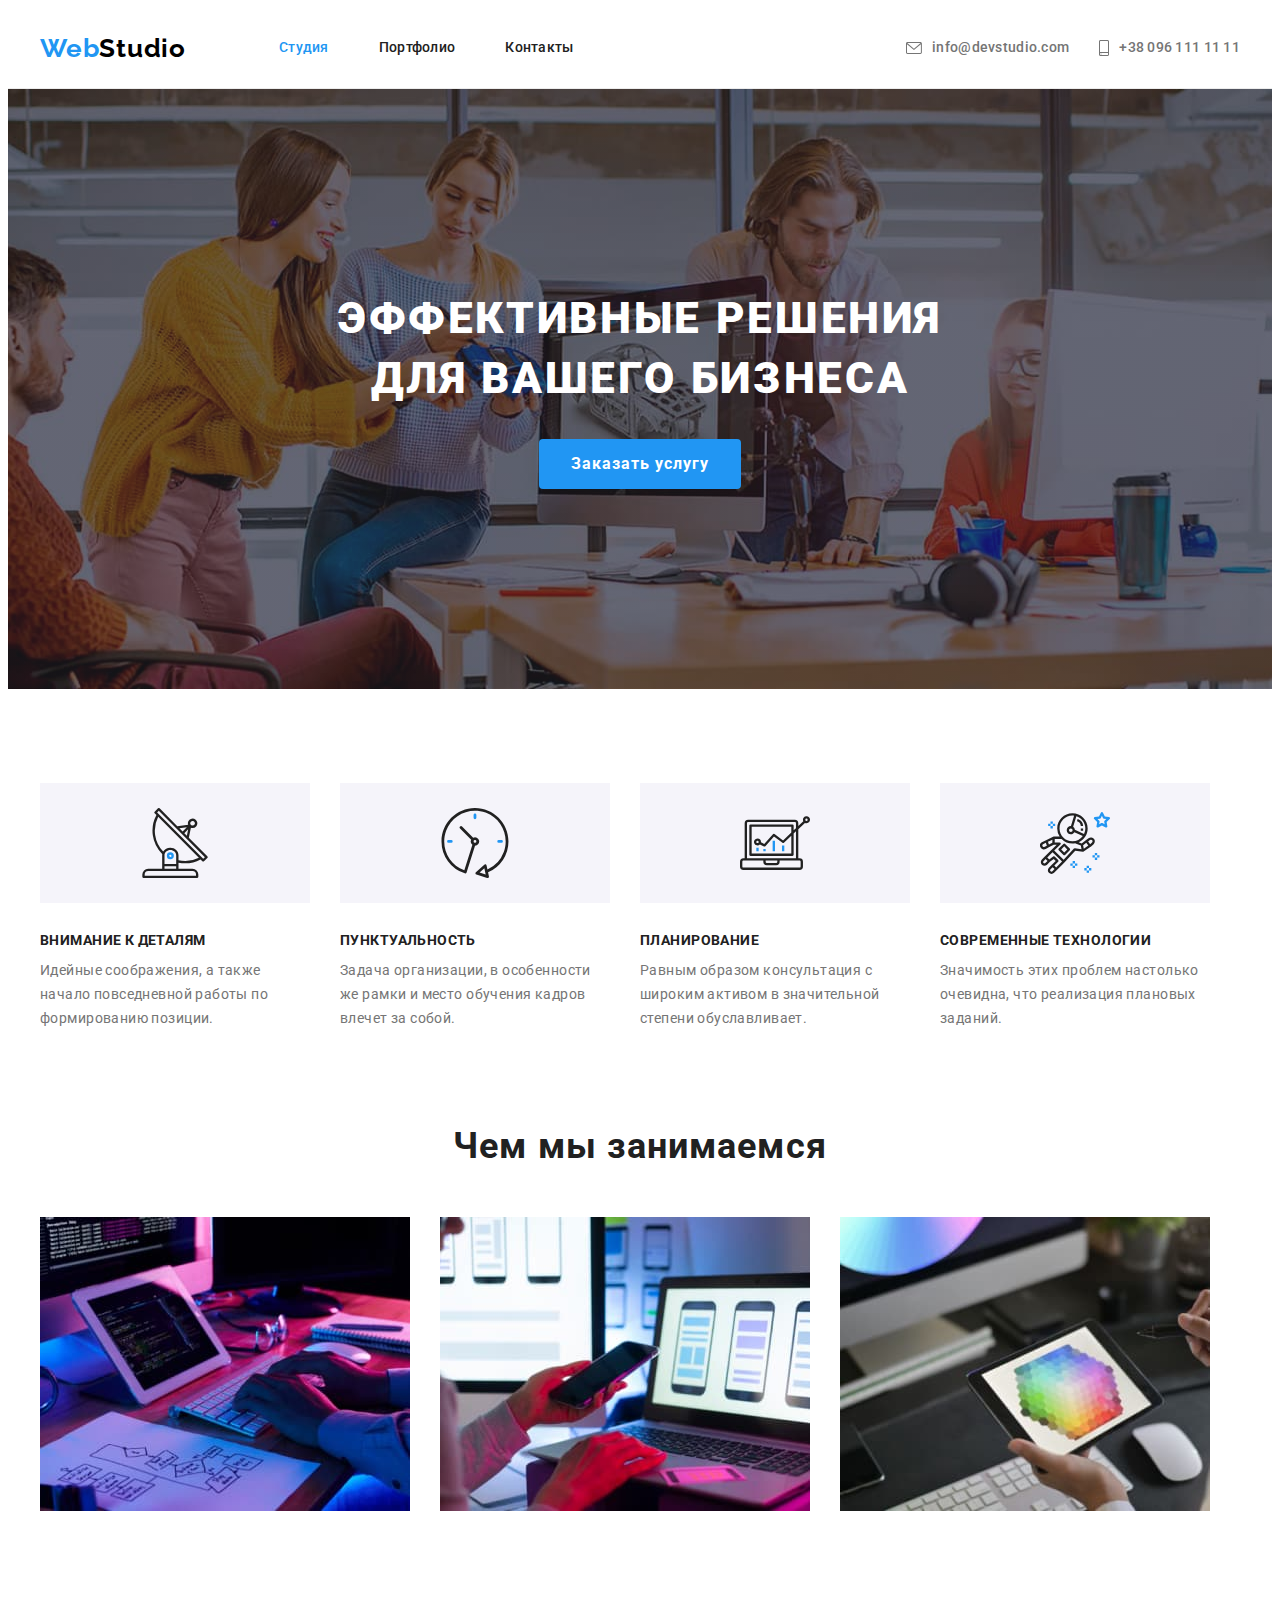
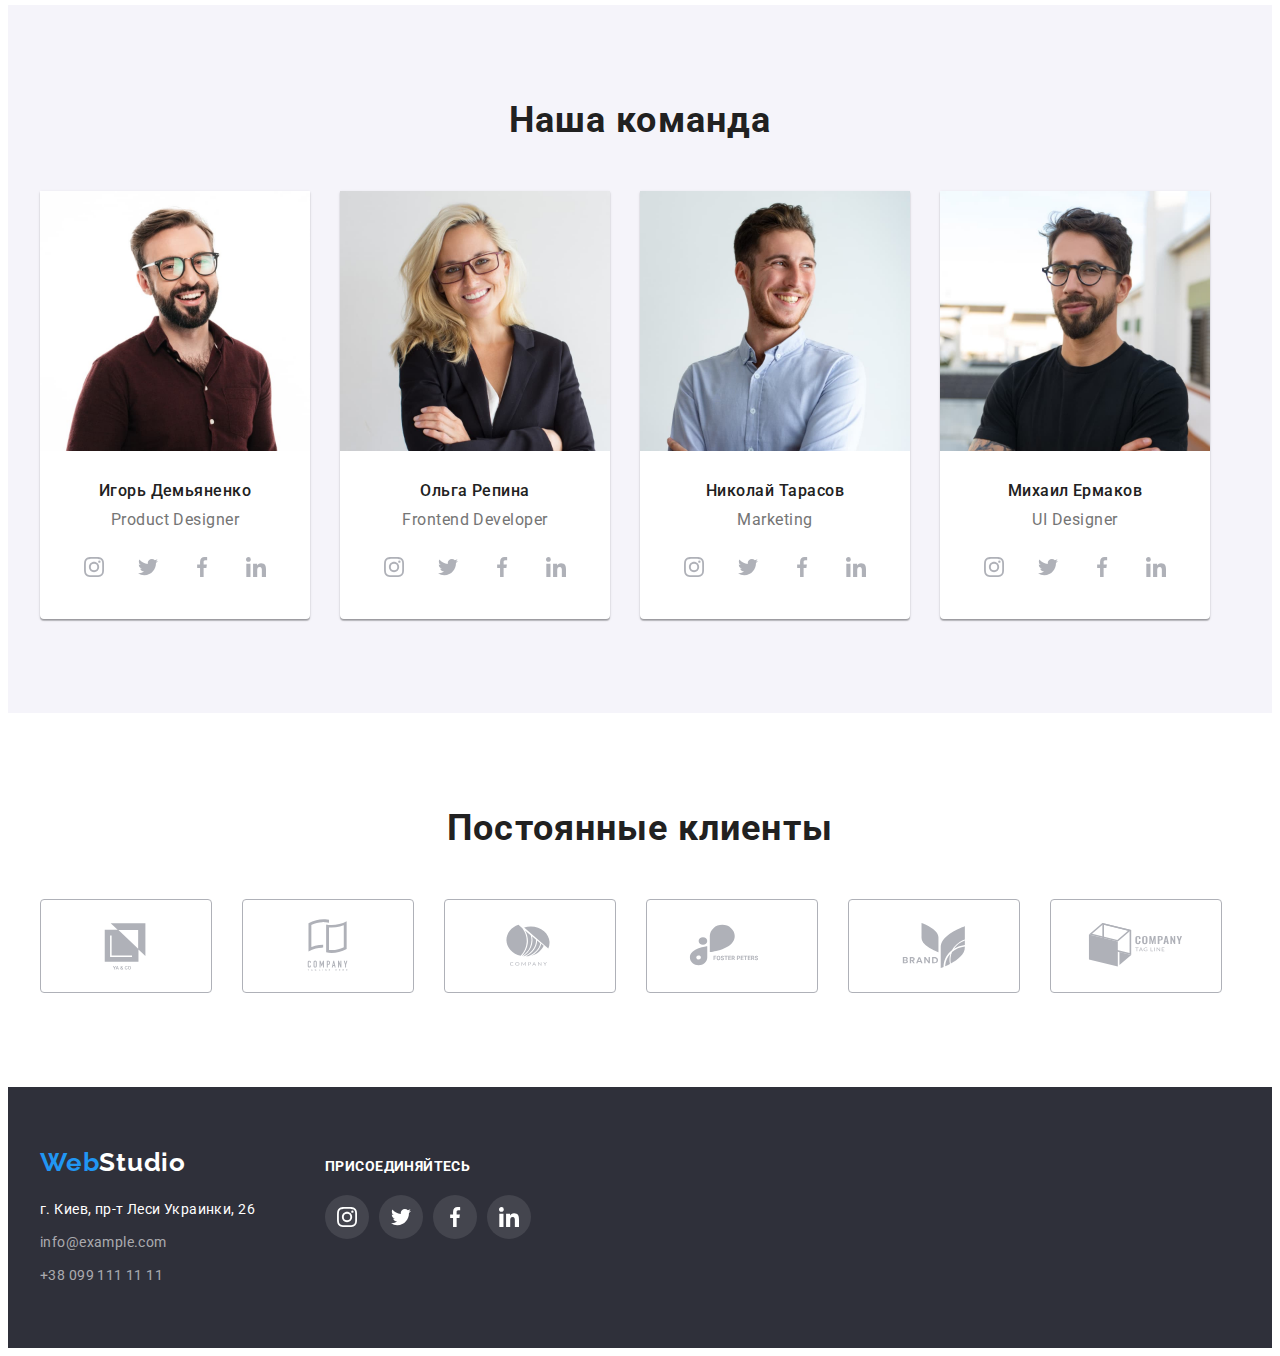
==== index.html @ e89db5a6 "Initial commit" ====
<!DOCTYPE html>
<html lang="ru">
  <head>
    <meta charset="UTF-8" />
    <meta http-equiv="X-UA-Compatible" content="IE=edge" />
    <meta name="viewport" content="width=device-width, initial-scale=1.0" />
    <title lang="en">Web Studio</title>
    <link rel="preconnect" href="https://fonts.googleapis.com" />
    <link rel="preconnect" href="https://fonts.gstatic.com" crossorigin />
    <link
      href="https://fonts.googleapis.com/css2?family=Raleway:wght@700&family=Roboto:wght@400;500;700;900&display=swap"
      rel="stylesheet"
    />
    <link
      rel="stylesheet"
      href="https://cdnjs.cloudflare.com/ajax/libs/modern-normalize/1.1.0/modern-normalize.min.css"
      integrity="sha512-wpPYUAdjBVSE4KJnH1VR1HeZfpl1ub8YT/NKx4PuQ5NmX2tKuGu6U/JRp5y+Y8XG2tV+wKQpNHVUX03MfMFn9Q=="
      crossorigin="anonymous"
      referrerpolicy="no-referrer"
    />
    <link rel="stylesheet" href="./css/styles.css" />
  </head>
  <body>
    <!-- Header -->
    <header class="header">
      <div class="container header-container">
        <a class="header-logo link" href="./index.html" lang="en"
          >Web<span class="logo-dark">Studio</span></a
        >
        <nav class="header-nav">
          <ul class="nav-list list">
            <li class="nav-item">
              <a class="nav-link link current-page" href="./index.html">Студия</a>
            </li>
            <li class="nav-item"><a class="nav-link link" href="./portfolio.html">Портфолио</a></li>
            <li class="nav-item"><a class="nav-link link" href="">Контакты</a></li>
          </ul>
        </nav>

        <ul class="contact-list list">
          <li class="contact-item">
            <a class="contact-link link" href="mailto:info@devstudio.com">
              <svg class="contact-icon" width="16" height="12">
                <use href="./images/icons.svg#e-mail"></use>
              </svg>
              info@devstudio.com</a
            >
          </li>
          <li class="contact-item">
            <a class="contact-link link" href="tel:+380961111111">
              <svg class="contact-icon" width="10" height="16">
                <use href="./images/icons.svg#phone"></use>
              </svg>
              +38 096 111 11 11</a
            >
          </li>
        </ul>
      </div>
    </header>

    <main>
      <!-- Hero section -->
      <section class="hero-section">
        <div class="container">
          <h1 class="main-title">Эффективные решения для вашего бизнеса</h1>
          <button class="main-btn btn" type="button">Заказать услугу</button>
        </div>
      </section>

      <!-- Features section -->
      <section class="features-section section">
        <div class="container">
          <h2 class="visually-hidden">Преимущества</h2>
          <ul class="features-list list">
            <li class="features-item">
              <div class="features-wrapper">
                <svg class="features-icon" width="70" height="70">
                  <use href="./images/icons.svg#antenna"></use>
                </svg>
              </div>
              <h3 class="features-title">Внимание к деталям</h3>
              <p class="features-desc">
                Идейные соображения, а также начало повседневной работы по формированию позиции.
              </p>
            </li>
            <li class="features-item">
              <div class="features-wrapper">
                <svg class="features-icon" width="70" height="70">
                  <use href="./images/icons.svg#clock"></use>
                </svg>
              </div>
              <h3 class="features-title">Пунктуальность</h3>
              <p class="features-desc">
                Задача организации, в особенности же рамки и место обучения кадров влечет за собой.
              </p>
            </li>
            <li class="features-item">
              <div class="features-wrapper">
                <svg class="features-icon" width="70" height="70">
                  <use href="./images/icons.svg#diagram"></use>
                </svg>
              </div>
              <h3 class="features-title">Планирование</h3>
              <p class="features-desc">
                Равным образом консультация с широким активом в значительной степени обуславливает.
              </p>
            </li>
            <li class="features-item">
              <div class="features-wrapper">
                <svg class="features-icon" width="70" height="70">
                  <use href="./images/icons.svg#astronaut"></use>
                </svg>
              </div>
              <h3 class="features-title">Современные технологии</h3>
              <p class="features-desc">
                Значимость этих проблем настолько очевидна, что реализация плановых заданий.
              </p>
            </li>
          </ul>
        </div>
      </section>

      <!-- Work section -->
      <section class="work-section section">
        <div class="container">
          <h2 class="section-title work-title">Чем мы занимаемся</h2>
          <ul class="work-list list grid-set">
            <li class="work-item grid-item">
              <img
                class="work-img"
                src="./images/devices/comp.jpg"
                alt="Сотрудник работает с компьютером"
                width="370"
                height="294"
              />
            </li>
            <li class="work-item grid-item">
              <img
                class="work-img"
                src="./images/devices/phone.jpg"
                alt="Сотрудник работает с телефоном"
                width="370"
                height="294"
              />
            </li>
            <li class="work-item grid-item">
              <img
                class="work-img"
                src="./images/devices/tablet.jpg"
                alt="Сотрудник работает с планшетом"
                width="370"
                height="294"
              />
            </li>
          </ul>
        </div>
      </section>

      <!-- Team section -->
      <section class="team-section section">
        <div class="container">
          <h2 class="section-title">Наша команда</h2>
          <ul class="team-list list grid-set">
            <li class="team-item grid-item">
              <img
                class="team-img"
                src="./images/team/igor.jpg"
                alt="Дизайнер продукта Игорь Демьяненко"
                width="270"
                height="260"
              />
              <div class="team-wrapper">
                <h3 class="team-title">Игорь Демьяненко</h3>
                <p class="team-desc" lang="en">Product Designer</p>
              </div>
              <ul class="socials-list list">
                <li class="socials-item">
                  <a
                    class="socials-link link"
                    href="https://www.instagram.com/"
                    target="_blank"
                    rel="noopener noreferrer"
                    aria-lable="Иконка Инстаграм"
                  >
                    <svg class="socials-icon" width="20" height="20">
                      <use href="./images/icons.svg#instagram"></use>
                    </svg>
                  </a>
                </li>
                <li class="socials-item">
                  <a
                    class="socials-link link"
                    href="https://twitter.com/"
                    target="_blank"
                    rel="noopener noreferrer"
                    aria-lable="Иконка Твиттер"
                  >
                    <svg class="socials-icon" width="20" height="20">
                      <use href="./images/icons.svg#twitter"></use>
                    </svg>
                  </a>
                </li>
                <li class="socials-item">
                  <a
                    class="socials-link link"
                    href="https://www.facebook.com/"
                    target="_blank"
                    rel="noopener noreferrer"
                    aria-lable="Иконка Фейсбук"
                  >
                    <svg class="socials-icon" width="20" height="20">
                      <use href="./images/icons.svg#facebook"></use>
                    </svg>
                  </a>
                </li>
                <li class="socials-item">
                  <a
                    class="socials-link link"
                    href="https://www.linkedin.com/"
                    target="_blank"
                    rel="noopener noreferrer"
                    aria-lable="Иконка Линкедин"
                  >
                    <svg class="socials-icon" width="20" height="20">
                      <use href="./images/icons.svg#linkedin"></use>
                    </svg>
                  </a>
                </li>
              </ul>
            </li>
            <li class="team-item grid-item">
              <img
                class="team-img"
                src="./images/team/olga.jpg"
                alt="Фронтенд-разработчик Ольга Репина"
                width="270"
                height="260"
              />
              <div class="team-wrapper">
                <h3 class="team-title">Ольга Репина</h3>
                <p class="team-desc" lang="en">Frontend Developer</p>
              </div>
              <ul class="socials-list list">
                <li class="socials-item">
                  <a
                    class="socials-link link"
                    href="https://www.instagram.com/"
                    target="_blank"
                    rel="noopener noreferrer"
                    aria-lable="Иконка Инстаграм"
                  >
                    <svg class="socials-icon" width="20" height="20">
                      <use href="./images/icons.svg#instagram"></use>
                    </svg>
                  </a>
                </li>
                <li class="socials-item">
                  <a
                    class="socials-link link"
                    href="https://twitter.com/"
                    target="_blank"
                    rel="noopener noreferrer"
                    aria-lable="Иконка Твиттер"
                  >
                    <svg class="socials-icon" width="20" height="20">
                      <use href="./images/icons.svg#twitter"></use>
                    </svg>
                  </a>
                </li>
                <li class="socials-item">
                  <a
                    class="socials-link link"
                    href="https://www.facebook.com/"
                    target="_blank"
                    rel="noopener noreferrer"
                    aria-lable="Иконка Фейсбук"
                  >
                    <svg class="socials-icon" width="20" height="20">
                      <use href="./images/icons.svg#facebook"></use>
                    </svg>
                  </a>
                </li>
                <li class="socials-item">
                  <a
                    class="socials-link link"
                    href="https://www.linkedin.com/"
                    target="_blank"
                    rel="noopener noreferrer"
                    aria-lable="Иконка Линкедин"
                  >
                    <svg class="socials-icon" width="20" height="20">
                      <use href="./images/icons.svg#linkedin"></use>
                    </svg>
                  </a>
                </li>
              </ul>
            </li>
            <li class="team-item grid-item">
              <img
                class="team-img"
                src="./images/team/nikolay.jpg"
                alt="Маркетолог Николай Тарасов"
                width="270"
                height="260"
              />
              <div class="team-wrapper">
                <h3 class="team-title">Николай Тарасов</h3>
                <p class="team-desc" lang="en">Marketing</p>
              </div>
              <ul class="socials-list list">
                <li class="socials-item">
                  <a
                    class="socials-link link"
                    href="https://www.instagram.com/"
                    target="_blank"
                    rel="noopener noreferrer"
                    aria-lable="Иконка Инстаграм"
                  >
                    <svg class="socials-icon" width="20" height="20">
                      <use href="./images/icons.svg#instagram"></use>
                    </svg>
                  </a>
                </li>
                <li class="socials-item">
                  <a
                    class="socials-link link"
                    href="https://twitter.com/"
                    target="_blank"
                    rel="noopener noreferrer"
                    aria-lable="Иконка Твиттер"
                  >
                    <svg class="socials-icon" width="20" height="20">
                      <use href="./images/icons.svg#twitter"></use>
                    </svg>
                  </a>
                </li>
                <li class="socials-item">
                  <a
                    class="socials-link link"
                    href="https://www.facebook.com/"
                    target="_blank"
                    rel="noopener noreferrer"
                    aria-lable="Иконка Фейсбук"
                  >
                    <svg class="socials-icon" width="20" height="20">
                      <use href="./images/icons.svg#facebook"></use>
                    </svg>
                  </a>
                </li>
                <li class="socials-item">
                  <a
                    class="socials-link link"
                    href="https://www.linkedin.com/"
                    target="_blank"
                    rel="noopener noreferrer"
                    aria-lable="Иконка Линкедин"
                  >
                    <svg class="socials-icon" width="20" height="20">
                      <use href="./images/icons.svg#linkedin"></use>
                    </svg>
                  </a>
                </li>
              </ul>
            </li>
            <li class="team-item grid-item">
              <img
                class="team-img"
                src="./images/team/michael.jpg"
                alt="Дизайнер интерфейса Михаил Ермаков"
                width="270"
                height="260"
              />
              <div class="team-wrapper">
                <h3 class="team-title">Михаил Ермаков</h3>
                <p class="team-desc" lang="en">UI Designer</p>
              </div>
              <ul class="socials-list list">
                <li class="socials-item">
                  <a
                    class="socials-link link"
                    href="https://www.instagram.com/"
                    target="_blank"
                    rel="noopener noreferrer"
                    aria-lable="Иконка Инстаграм"
                  >
                    <svg class="socials-icon" width="20" height="20">
                      <use href="./images/icons.svg#instagram"></use>
                    </svg>
                  </a>
                </li>
                <li class="socials-item">
                  <a
                    class="socials-link link"
                    href="https://twitter.com/"
                    target="_blank"
                    rel="noopener noreferrer"
                    aria-lable="Иконка Твиттер"
                  >
                    <svg class="socials-icon" width="20" height="20">
                      <use href="./images/icons.svg#twitter"></use>
                    </svg>
                  </a>
                </li>
                <li class="socials-item">
                  <a
                    class="socials-link link"
                    href="https://www.facebook.com/"
                    target="_blank"
                    rel="noopener noreferrer"
                    aria-lable="Иконка Фейсбук"
                  >
                    <svg class="socials-icon" width="20" height="20">
                      <use href="./images/icons.svg#facebook"></use>
                    </svg>
                  </a>
                </li>
                <li class="socials-item">
                  <a
                    class="socials-link link"
                    href="https://www.linkedin.com/"
                    target="_blank"
                    rel="noopener noreferrer"
                    aria-lable="Иконка Линкедин"
                  >
                    <svg class="socials-icon" width="20" height="20">
                      <use href="./images/icons.svg#linkedin"></use>
                    </svg>
                  </a>
                </li>
              </ul>
            </li>
          </ul>
        </div>
      </section>

      <!-- Clients section -->
      <section class="clients-section section">
        <div class="container">
          <h2 class="section-title">Постоянные клиенты</h2>
          <ul class="clients-list list">
            <li class="clients-item">
              <a
                href=""
                class="clients-link"
                target="_blank"
                rel="noopener noreferrer"
                aria-label="Логотип компании 1"
              >
                <svg class="clients-icon" width="106" height="60">
                  <use href="./images/icons.svg#logo-1"></use>
                </svg>
              </a>
            </li>
            <li class="clients-item">
              <a
                href=""
                class="clients-link"
                target="_blank"
                rel="noopener noreferrer"
                aria-label="Логотип компании 2"
              >
                <svg class="clients-icon" width="106" height="60">
                  <use href="./images/icons.svg#logo-2"></use>
                </svg>
              </a>
            </li>
            <li class="clients-item">
              <a
                href=""
                class="clients-link"
                target="_blank"
                rel="noopener noreferrer"
                aria-label="Логотип компании 3"
              >
                <svg class="clients-icon" width="106" height="60">
                  <use href="./images/icons.svg#logo-3"></use>
                </svg>
              </a>
            </li>
            <li class="clients-item">
              <a
                href=""
                class="clients-link"
                target="_blank"
                rel="noopener noreferrer"
                aria-label="Логотип компании 4"
              >
                <svg class="clients-icon" width="106" height="60">
                  <use href="./images/icons.svg#logo-4"></use>
                </svg>
              </a>
            </li>
            <li class="clients-item">
              <a
                href=""
                class="clients-link"
                target="_blank"
                rel="noopener noreferrer"
                aria-label="Логотип компании 5"
              >
                <svg class="clients-icon" width="106" height="60">
                  <use href="./images/icons.svg#logo-5"></use>
                </svg>
              </a>
            </li>
            <li class="clients-item">
              <a
                href=""
                class="clients-link"
                target="_blank"
                rel="noopener noreferrer"
                aria-label="Логотип компании 6"
              >
                <svg class="clients-icon" width="106" height="60">
                  <use href="./images/icons.svg#logo-6"></use>
                </svg>
              </a>
            </li>
          </ul>
        </div>
      </section>

      <!-- Footer -->
      <footer class="footer-section">
        <div class="container footer-container">
          <div class="footer-left-side">
            <a class="footer-logo link" href="./index.html" lang="en"
              >Web<span class="logo-light">Studio</span></a
            >
            <address class="footer-addr">
              <a
                class="post-addr link"
                href="https://goo.gl/maps/QQ6AeRRJt7DKAPnQ9"
                target="_blank"
                rel="noopener noreferrer"
                >г. Киев, пр-т Леси Украинки, 26</a
              >
              <ul class="addr-list list">
                <li class="addr-item">
                  <a class="addr-link link" href="mailto:info@example.com">info@example.com</a>
                </li>
                <li class="addr-item">
                  <a class="addr-link link" href="tel:+380991111111">+38 099 111 11 11</a>
                </li>
              </ul>
            </address>
          </div>

          <div class="footer-right-side">
            <p class="join-title">присоединяйтесь</p>
            <ul class="socials-list list">
              <li class="socials-item">
                <a
                  class="socials-link company-socials link"
                  href="https://www.instagram.com/"
                  target="_blank"
                  rel="noopener noreferrer"
                  aria-lable="Иконка Инстаграм"
                >
                  <svg class="socials-icon" width="20" height="20">
                    <use href="./images/icons.svg#instagram"></use>
                  </svg>
                </a>
              </li>
              <li class="socials-item">
                <a
                  class="socials-link company-socials link"
                  href="https://twitter.com/"
                  target="_blank"
                  rel="noopener noreferrer"
                  aria-lable="Иконка Твиттер"
                >
                  <svg class="socials-icon" width="20" height="20">
                    <use href="./images/icons.svg#twitter"></use>
                  </svg>
                </a>
              </li>
              <li class="socials-item">
                <a
                  class="socials-link company-socials link"
                  href="https://www.facebook.com/"
                  target="_blank"
                  rel="noopener noreferrer"
                  aria-lable="Иконка Фейсбук"
                >
                  <svg class="socials-icon" width="20" height="20">
                    <use href="./images/icons.svg#facebook"></use>
                  </svg>
                </a>
              </li>
              <li class="socials-item">
                <a
                  class="socials-link company-socials link"
                  href="https://www.linkedin.com/"
                  target="_blank"
                  rel="noopener noreferrer"
                  aria-lable="Иконка Линкедин"
                >
                  <svg class="socials-icon" width="20" height="20">
                    <use href="./images/icons.svg#linkedin"></use>
                  </svg>
                </a>
              </li>
            </ul>
          </div>
        </div>
      </footer>
    </main>
  </body>
</html>
---- css/styles.css ----
:root {
    /* fonts */
    --main-font: 'Roboto', sans-serif;
    --socondary-font: 'Raleway', sans-serif;

    /* text colors */
    --main-txt-clr: #212121;
    --secondary-txt-clr: #757575;
    --accent-clr: #2196F3;
    --sec-acc-clr: #188CE8;
    --light-txt-clr: #fff;
    --dark-txt-clr: #000;
    --trans-txt-clr: rgba(255, 255, 255, 0.6);

    /* bg colors */
    --main-bg-clr: #fff;
    --sec-bg-clr: #F5F4FA;
    --dark-bg-clr: #2F303A;
    --hero-bg-clr: #C4C4C4;

    /* grid */
    --indent: 30px;
    --items: 3;

    /* icons */
    --main-icon-clr: #AFB1B8;
}

/** =====  Reset styles  =====  
======================================== */
h1,
h2,
h3,
h4,
h5,
h6,
p {
    padding: 0;
    margin: 0;
}

img {
    display: block;
    max-width: 100%;
    height: auto;
}

.list {
    list-style: none;
    margin: 0;
    padding: 0;
}

.link {
    text-decoration: none;
    color: currentColor;
}

/** =====  Common styles  =====  
======================================== */
body {
    font-family: var(--main-font);
    color: var(--main-txt-clr);
    background-color: var(--main-bg-clr);
}

.container {
    width: 1200px;
    margin-right: auto;
    margin-left: auto;
    padding-right: 15px;
    padding-left: 15px;
    /* outline: 1px solid red; */
}

.section {
    padding-top: 94px;
    padding-bottom: 94px;
}

.current-page {
    color: var(--accent-clr);
}

.btn {
    font-family: inherit;
    font-size: inherit;
    color: inherit;

    cursor: pointer;
    border: none;
}

.header-logo,
.footer-logo {
    font-family: var(--socondary-font);
    font-weight: 700;
    font-size: 26px;
    line-height: 1.19;
    letter-spacing: 0.03em;
    color: var(--accent-clr);
}

.section-title {
    margin-bottom: 50px;

    font-size: 36px;
    line-height: 1.17;
    letter-spacing: 0.03em;
    text-align: center;
}

.visually-hidden {
    position: absolute;
    width: 1px;
    height: 1px;
    margin: -1px;
    border: 0;
    padding: 0;

    white-space: nowrap;
    clip-path: inset(100%);
    clip: rect(0 0 0 0);
    overflow: hidden;
}

/* Dynamic grid */
.grid-set {
    display: flex;
    flex-wrap: wrap;
    gap: var(--indent);
}

.grid-item {
    flex-basis: calc((100% - var(--indent) * (var(--items) - 1)) / var(--items));
}

/* Socials */
.socials-list {
    display: flex;
    justify-content: center;
    gap: 10px;
    padding-bottom: 30px;
}

.socials-link {
    display: flex;
    justify-content: center;
    align-items: center;

    width: 44px;
    height: 44px;
    background-color: var(--main-bg-clr);
    fill: var(--main-icon-clr);

    border-radius: 50%;
}

.socials-link:hover,
.socials-link:focus {
    background-color: var(--accent-clr);
    fill: var(--main-bg-clr);
}

/** =====  Header section  =====  
======================================== */
.header {
    border-bottom: 1px solid #ECECEC;
}

.header-container {
    display: flex;
    align-items: center;
}

.header-logo {
    margin-right: 93px;
}

.logo-dark {
    color: var(--dark-txt-clr);
}

.header-nav {
    margin-right: auto;
}

.nav-list {
    display: flex;
}

.nav-item:not(:last-child) {
    margin-right: 50px;
}

.nav-link,
.contact-link {
    display: block;
    padding-top: 32px;
    padding-bottom: 32px;

    font-weight: 500;
    font-size: 14px;
    line-height: 1.14;
    letter-spacing: 0.02em;
}

.nav-link:hover,
.nav-link:focus,
.contact-link:hover,
.contact-link:focus {
    color: var(--accent-clr);
}

.contact-list {
    display: flex;
    align-items: center;
}

.contact-item:not(:last-child) {
    margin-right: 30px;
}

.contact-link {
    display: flex;
    align-items: center;

    color: var(--secondary-txt-clr);
}

.contact-icon {
    margin-right: 10px;
    fill: currentColor;
}

/** =====  Hero section  =====  
======================================== */
.hero-section {
    max-width: 1600px;
    margin-right: auto;
    margin-left: auto;
    padding-top: 200px;
    padding-bottom: 200px;

    background-color: var(--hero-bg-clr);
    background-image: 
    linear-gradient(
        rgba(47, 48, 58, 0.4), 
        rgba(47, 48, 58, 0.4)),
        url(../images/hero/hero-bg.jpg);
    background-repeat: no-repeat;
    background-position: center;
    background-size: cover;
}

.main-title {
    width: 696px;
    margin-right: auto;
    margin-left: auto;
    margin-bottom: 30px;

    font-weight: 900;
    font-size: 44px;
    line-height: 1.36;
    letter-spacing: 0.06em;
    text-transform: uppercase;
    color: var(--light-txt-clr);
    text-align: center;
}

.main-btn {
    display: block;
    margin-right: auto;
    margin-left: auto;
    padding: 10px 32px;

    font-weight: 700;
    line-height: 1.88;
    letter-spacing: 0.06em;
    color: var(--light-txt-clr);
    background-color: var(--accent-clr);

    border-radius: 4px;
}

.main-btn:hover,
.main-btn:focus {
    background-color: var(--sec-acc-clr);
}

/** =====  Features section  =====  
======================================== */
.features-section {
    padding-bottom: 0;
}

.features-list {
    display: flex;
}

.features-item {
    flex-basis: 270px;
}

.features-item:not(:last-child) {
    margin-right: 30px;
}

.features-wrapper {
    display: flex;
    width: 270px;
    height: 120px;
    justify-content: center;
    align-items: center;
    margin-bottom: 30px;

    background-color: var(--sec-bg-clr);
}

.features-title {
    margin-bottom: 10px;

    font-size: 14px;
    line-height: 1.14;
    letter-spacing: 0.03em;
    text-transform: uppercase;
}

.features-desc {
    font-size: 14px;
    line-height: 1.71;
    letter-spacing: 0.03em;
    color: var(--secondary-txt-clr);
}

/** =====  Work section  =====  
======================================== */
.work-item {
    flex-basis: 370px;
}

/** =====  Team section  =====  
======================================== */
.team-section {
    margin-right: auto;
    margin-left: auto;

    background-color: var(--sec-bg-clr);
}

.team-list {
    --items: 4;
}

.team-item {
    flex-basis: 270px;
    background-color: var(--main-bg-clr);

    box-shadow: 0px 1px 3px rgba(0, 0, 0, 0.12), 0px 1px 1px rgba(0, 0, 0, 0.14), 0px 2px 1px rgba(0, 0, 0, 0.2);
    border-radius: 0px 0px 4px 4px;
}

.team-wrapper {
        padding-top: 30px;
        padding-bottom: 16px;
        padding-left: 5px;
        padding-right: 5px;

        text-align: center;
}

.team-title {
    margin-bottom: 10px;

    font-weight: 500;
    font-size: 16px;
    line-height: 1.19;
    letter-spacing: 0.03em;
}

.team-desc {
    line-height: 1.19;
    letter-spacing: 0.03em;
    color: var(--secondary-txt-clr);
}

/** =====  Clients section  =====  
======================================== */
.clients-list {
    display: flex;
    gap: 30px;
}

.clients-link {
    display: flex;
    justify-content: center;
    align-items: center;

    width: 170px;
    height: 92px;
    fill: var(--main-icon-clr);

    border: 1px solid var(--main-icon-clr);
    border-radius: 4px;
}

.clients-link:hover,
.clients-link:focus {
    fill: var(--accent-clr);
    border: 1px solid var(--accent-clr);
}


/** =====  Footer section  =====  
======================================== */
.footer-container {
    display: flex;
}

.footer-section {
    padding-top: 60px;
    padding-bottom: 60px;
    margin-right: auto;
    margin-left: auto;

    background-color: var(--dark-bg-clr);
}

.footer-left-side {
    margin-right: 70px;
}

.footer-logo {
    display: block;
    margin-bottom: 20px;
}

.logo-light {
    color: var(--light-txt-clr);
}

.footer-addr {
    font-style: normal;
}

.post-addr {
    display: block;
    margin-bottom: 9px;

    font-size: 14px;
    line-height: 1.71;
    letter-spacing: 0.03em;
    color: var(--light-txt-clr);
}

.addr-item:not(:last-child) {
    margin-bottom: 9px;
}

.addr-link {
    font-size: 14px;
    line-height: 1.71;
    letter-spacing: 0.03em;
    color: var(--trans-txt-clr);
}

.addr-link:hover,
.addr-link:focus {
    color: var(--light-txt-clr);
}

.footer-right-side {
    padding-top: 12px;
}

.join-title {
    margin-bottom: 20px;

    font-weight: 700;
    font-size: 14px;
    line-height: 1.14;
    letter-spacing: 0.03em;
    text-transform: uppercase;

    color: var(--light-txt-clr);
}

.company-socials {
    background-color: rgba(255, 255, 255, 0.1);
    fill: var(--main-bg-clr);
}



/** =====  Portfolio page  =====  
======================================== */
/** =====  Portfolio section  =====  
======================================== */
.radio-list {
    display: flex;
    margin-bottom: 50px;
    justify-content: center;
}

.radio-item:not(:last-child) {
    margin-right: 8px;
}

.radio-btn {
    padding: 6px 22px;

    font-weight: 500;
    line-height: 1.62;
    letter-spacing: 0.03em;
    background-color: var(--sec-bg-clr);

    border-radius: 4px;
}

.radio-btn:hover,
.radio-btn:focus {
    color: var(--light-txt-clr);
    background-color: var(--accent-clr);

    box-shadow: 0px 3px 1px rgba(0, 0, 0, 0.1), 0px 1px 2px rgba(0, 0, 0, 0.08), 0px 2px 2px rgba(0, 0, 0, 0.12);
    border-radius: 4px;
}

.project-item {
    flex-basis: 370px;
}

.project-item:hover,
.project-item:focus {
    box-shadow: 0px 1px 1px rgba(0, 0, 0, 0.12),
    0px 4px 4px rgba(0, 0, 0, 0.06),
    1px 4px 6px rgba(0, 0, 0, 0.16);
}

.project-wrapper {
    padding: 20px 24px;

    border-right: 1px solid #EEEEEE;
    border-bottom: 1px solid #EEEEEE;
    border-left: 1px solid #EEEEEE;
}

.project-title {
    margin-bottom: 4px;

    font-size: 18px;
    line-height: 2;
    letter-spacing: 0.06em;
}

.project-desc {
    line-height: 1.88;
    letter-spacing: 0.03em;
    color: var(--secondary-txt-clr);
}
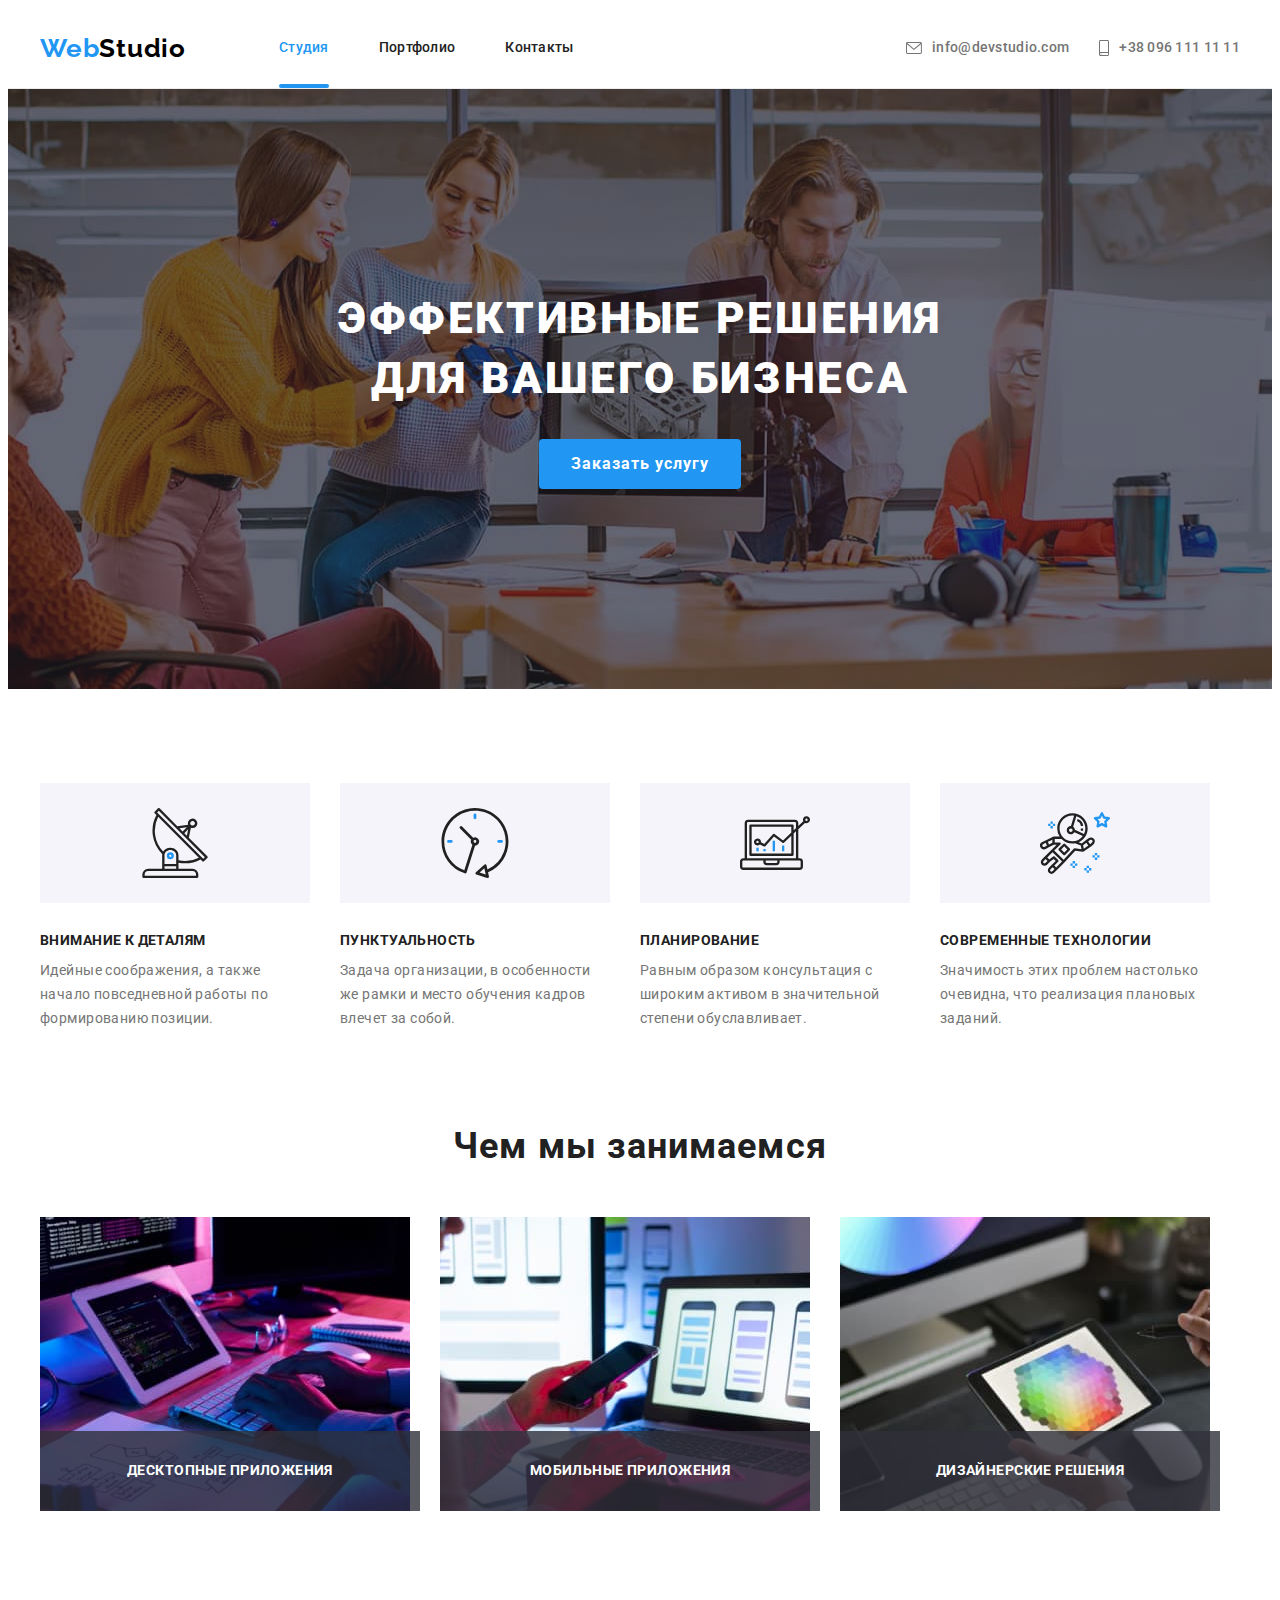
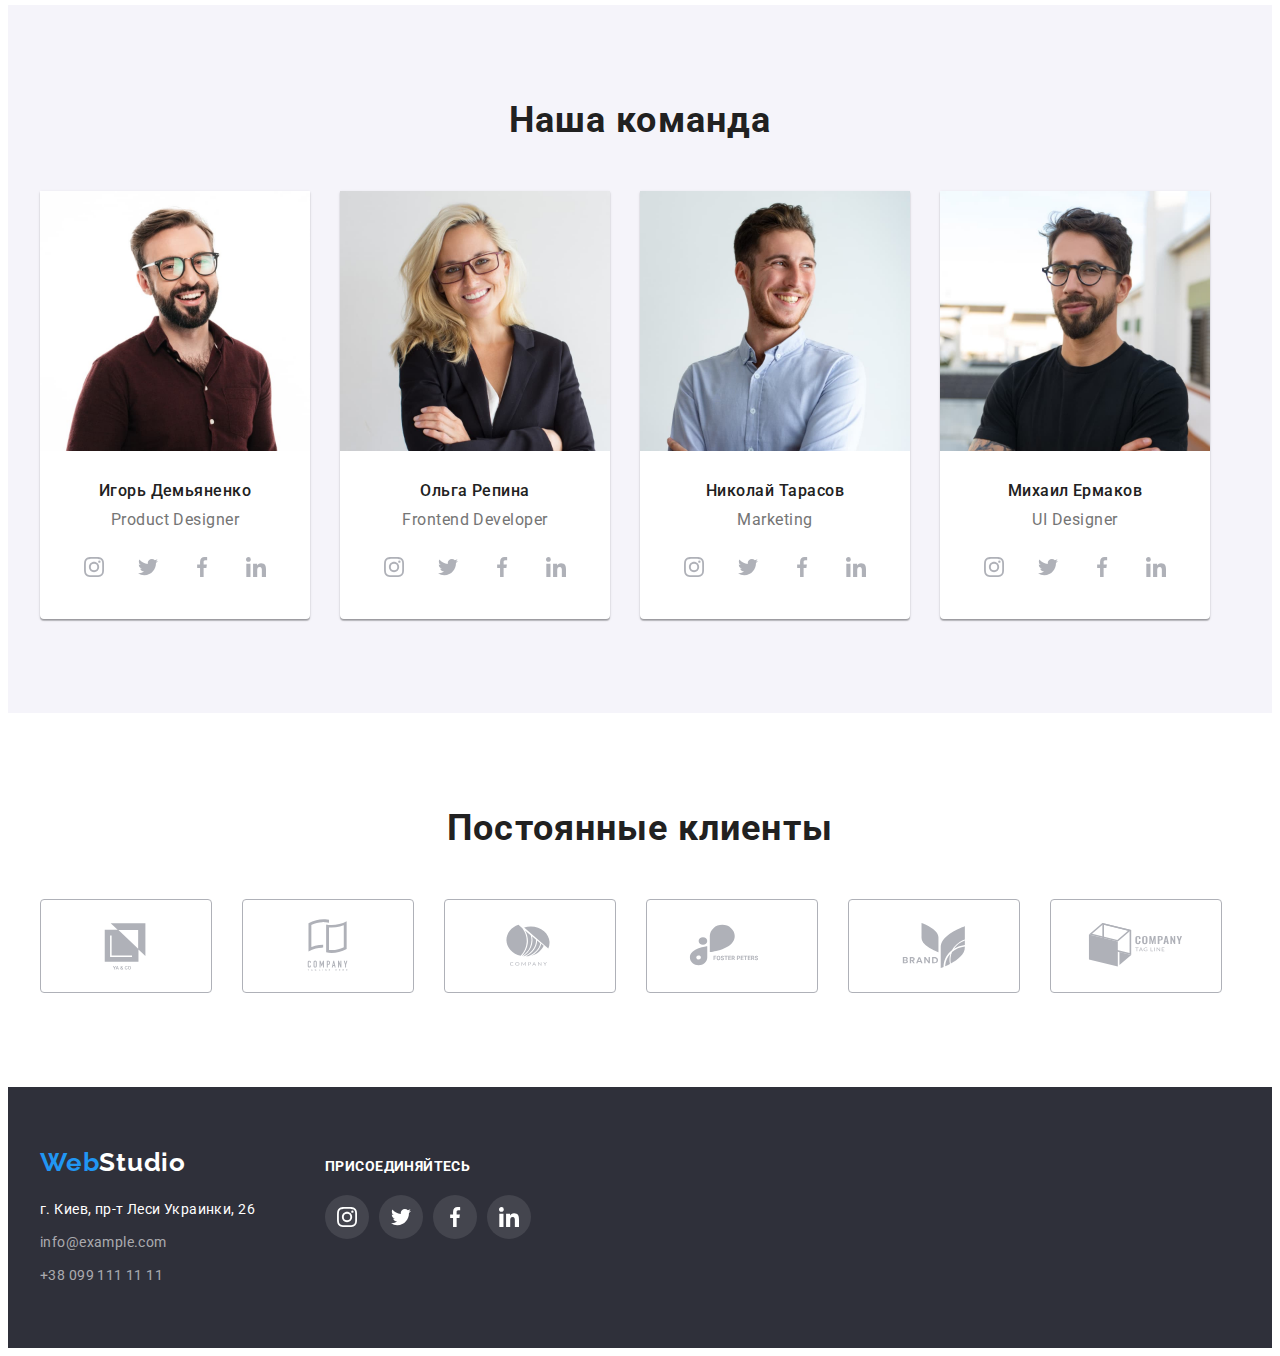
==== commit 58ce1e2f: "Adds overlays" ====
--- a/index.html
+++ b/index.html
@@ -133,6 +133,9 @@
                 width="370"
                 height="294"
               />
+              <div class="work-overlay">
+                <p class="work-overlay-txt">Десктопные приложения</p>
+              </div>
             </li>
             <li class="work-item grid-item">
               <img
@@ -142,6 +145,9 @@
                 width="370"
                 height="294"
               />
+              <div class="work-overlay">
+                <p class="work-overlay-txt">Мобильные приложения</p>
+              </div>
             </li>
             <li class="work-item grid-item">
               <img
@@ -151,6 +157,9 @@
                 width="370"
                 height="294"
               />
+              <div class="work-overlay">
+                <p class="work-overlay-txt">Дизайнерские решения</p>
+              </div>
             </li>
           </ul>
         </div>
--- a/css/styles.css
+++ b/css/styles.css
@@ -189,8 +189,27 @@
     display: flex;
 }
 
+.nav-item {
+    position: relative;
+}
+
 .nav-item:not(:last-child) {
     margin-right: 50px;
+}
+
+.current-page::after {
+    content: '';
+    position: absolute;
+    bottom: 0;
+    left: 0;
+
+    display: block;
+    width: 100%;
+    height: 4px;
+
+    background-color: var(--accent-clr);
+
+    border-radius: 2px;
 }
 
 .nav-link,
@@ -336,7 +355,35 @@
 /** =====  Work section  =====  
 ======================================== */
 .work-item {
+    position: relative;
+
     flex-basis: 370px;
+}
+
+.work-overlay {
+    position: absolute;
+    bottom: 0;
+    left: 0;
+
+    display: flex;
+    align-items: center;
+    justify-content: center;
+    width: 100%;
+    height: 70px;
+    padding: 5px;
+
+    background-color: rgba(47, 48, 58, 0.8);
+}
+
+.work-overlay-txt {
+    font-weight: 700;
+    font-size: 14px;
+    line-height: 1.14;
+    text-align: center;
+    letter-spacing: 0.03em;
+    text-transform: uppercase;
+    
+    color: var(--light-txt-clr);
 }
 
 /** =====  Team section  =====  
@@ -530,13 +577,49 @@
     flex-basis: 370px;
 }
 
-.project-item:hover,
-.project-item:focus {
+.project-link:hover,
+.project-link:focus {
+    display: block;
+
     box-shadow: 0px 1px 1px rgba(0, 0, 0, 0.12),
     0px 4px 4px rgba(0, 0, 0, 0.06),
     1px 4px 6px rgba(0, 0, 0, 0.16);
 }
 
+.project-link:hover .project-overlay,
+.project-link:focus .project-overlay {
+    transform: rotateY(0);
+}
+
+.project-thumb {
+    position: relative;
+    overflow: hidden;
+}
+
+.project-overlay {
+    position: absolute;
+    top: 0;
+    left: 0;
+    transform: translateY(100%);
+
+    display: flex;
+    align-items: center;
+    justify-content: center;
+    width: 100%;
+    height: 100%;
+    padding: 24px;    
+
+    background-color: rgba(33, 150, 243, 0.9);
+}
+
+.project-overlay-txt {
+    font-size: 18px;
+    line-height: 1.56;
+    letter-spacing: 0.03em;
+
+    color: var(--light-txt-clr);
+}
+
 .project-wrapper {
     padding: 20px 24px;
 
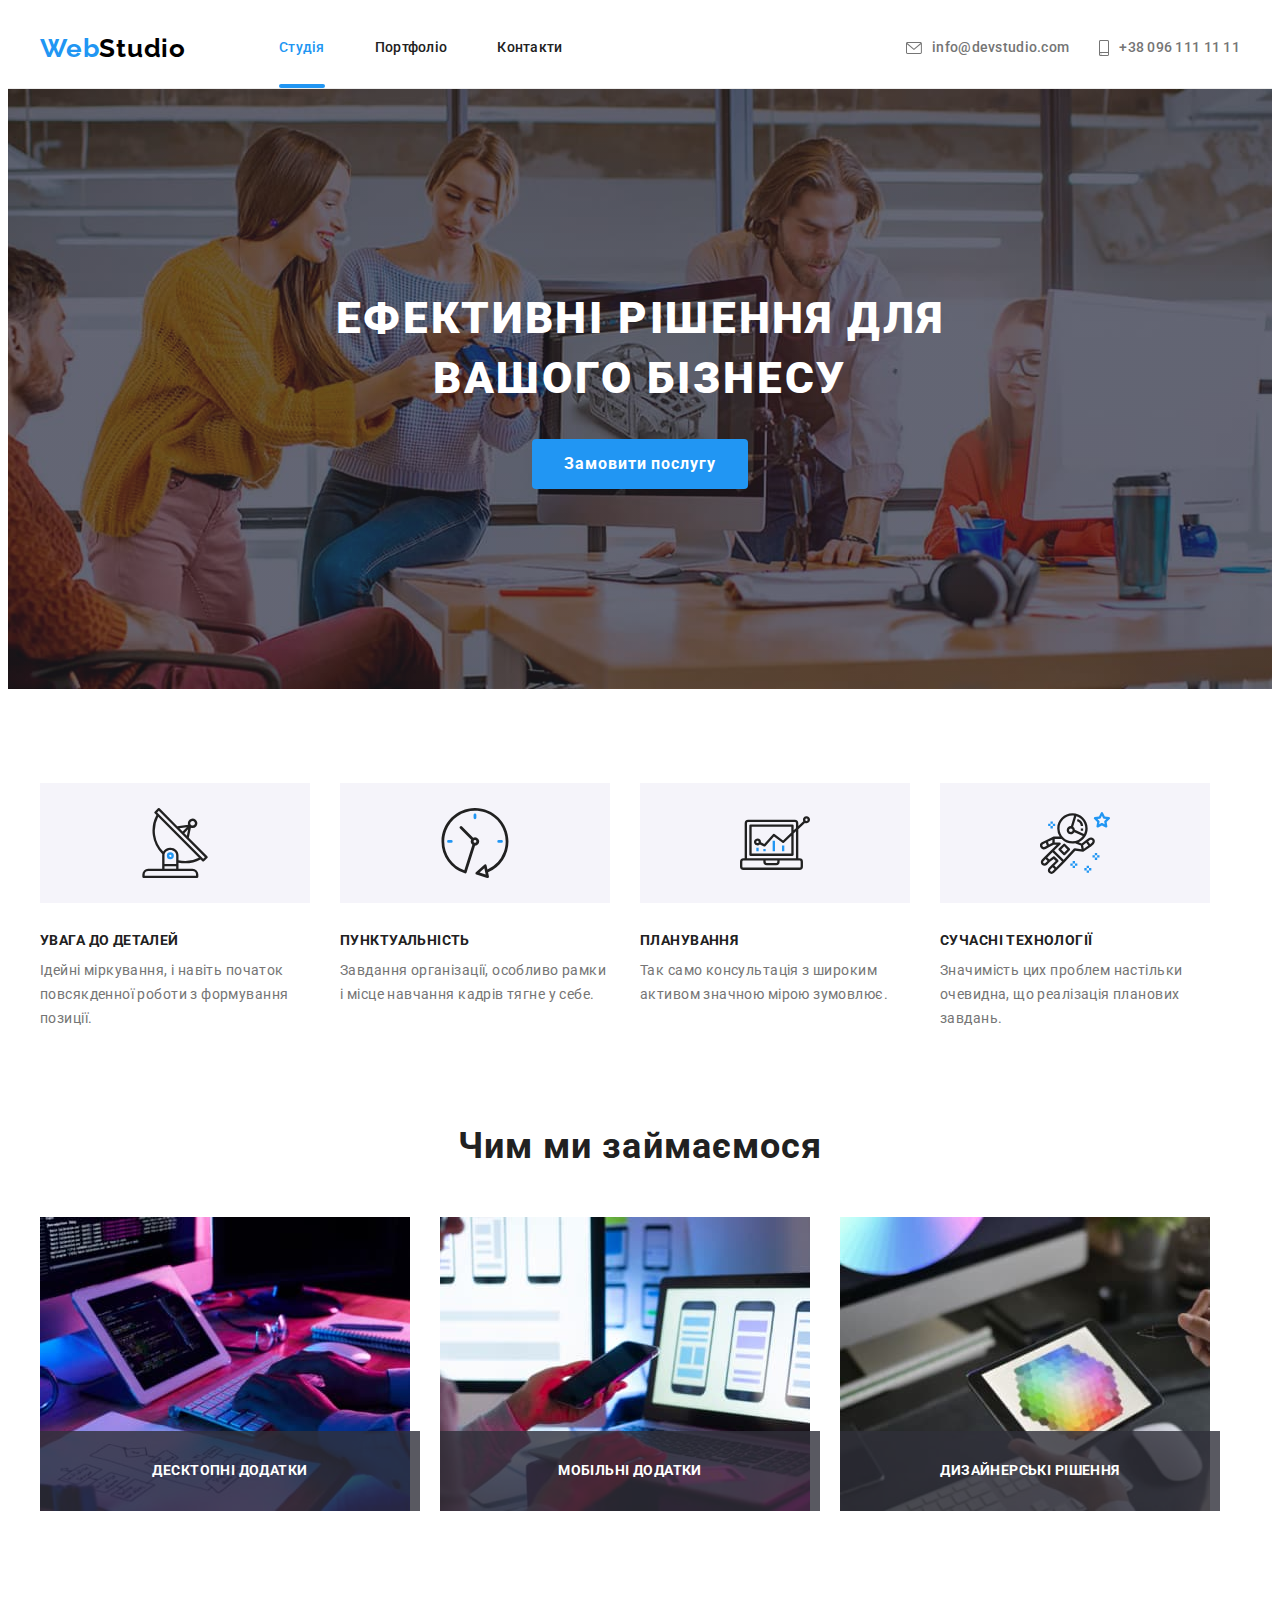
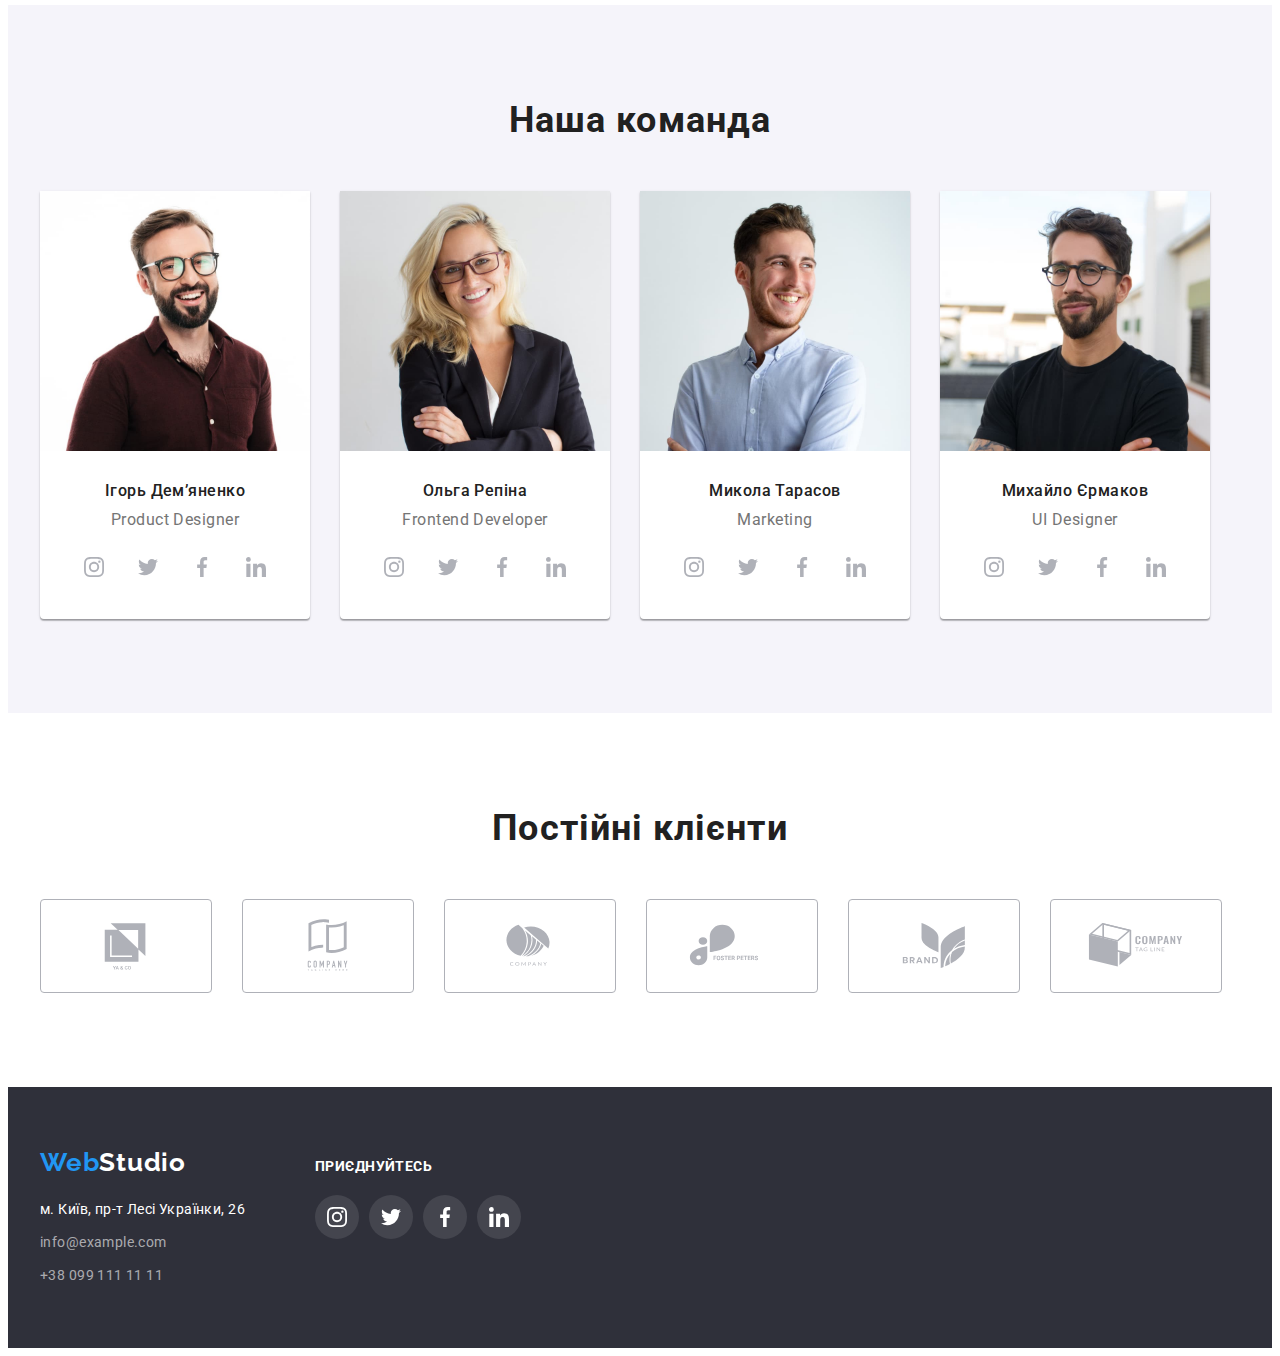
==== commit 029829db: "Changes site language" ====
--- a/index.html
+++ b/index.html
@@ -1,5 +1,5 @@
 <!DOCTYPE html>
-<html lang="ru">
+<html lang="uk">
   <head>
     <meta charset="UTF-8" />
     <meta http-equiv="X-UA-Compatible" content="IE=edge" />
@@ -30,10 +30,10 @@
         <nav class="header-nav">
           <ul class="nav-list list">
             <li class="nav-item">
-              <a class="nav-link link current-page" href="./index.html">Студия</a>
-            </li>
-            <li class="nav-item"><a class="nav-link link" href="./portfolio.html">Портфолио</a></li>
-            <li class="nav-item"><a class="nav-link link" href="">Контакты</a></li>
+              <a class="nav-link link current-page" href="./index.html">Студія</a>
+            </li>
+            <li class="nav-item"><a class="nav-link link" href="./portfolio.html">Портфоліо</a></li>
+            <li class="nav-item"><a class="nav-link link" href="">Контакти</a></li>
           </ul>
         </nav>
 
@@ -62,15 +62,15 @@
       <!-- Hero section -->
       <section class="hero-section">
         <div class="container">
-          <h1 class="main-title">Эффективные решения для вашего бизнеса</h1>
-          <button class="main-btn btn" type="button">Заказать услугу</button>
+          <h1 class="main-title">Ефективні рішення для вашого бізнесу</h1>
+          <button class="main-btn btn" type="button" data-modal-open>Замовити послугу</button>
         </div>
       </section>
 
       <!-- Features section -->
       <section class="features-section section">
         <div class="container">
-          <h2 class="visually-hidden">Преимущества</h2>
+          <h2 class="visually-hidden">Переваги</h2>
           <ul class="features-list list">
             <li class="features-item">
               <div class="features-wrapper">
@@ -78,9 +78,9 @@
                   <use href="./images/icons.svg#antenna"></use>
                 </svg>
               </div>
-              <h3 class="features-title">Внимание к деталям</h3>
+              <h3 class="features-title">Увага до деталей</h3>
               <p class="features-desc">
-                Идейные соображения, а также начало повседневной работы по формированию позиции.
+                Ідейні міркування, і навіть початок повсякденної роботи з формування позиції.
               </p>
             </li>
             <li class="features-item">
@@ -89,9 +89,9 @@
                   <use href="./images/icons.svg#clock"></use>
                 </svg>
               </div>
-              <h3 class="features-title">Пунктуальность</h3>
+              <h3 class="features-title">Пунктуальність</h3>
               <p class="features-desc">
-                Задача организации, в особенности же рамки и место обучения кадров влечет за собой.
+                Завдання організації, особливо рамки і місце навчання кадрів тягне у себе.
               </p>
             </li>
             <li class="features-item">
@@ -100,9 +100,9 @@
                   <use href="./images/icons.svg#diagram"></use>
                 </svg>
               </div>
-              <h3 class="features-title">Планирование</h3>
+              <h3 class="features-title">Планування</h3>
               <p class="features-desc">
-                Равным образом консультация с широким активом в значительной степени обуславливает.
+                Так само консультація з широким активом значною мірою зумовлює.
               </p>
             </li>
             <li class="features-item">
@@ -111,9 +111,9 @@
                   <use href="./images/icons.svg#astronaut"></use>
                 </svg>
               </div>
-              <h3 class="features-title">Современные технологии</h3>
+              <h3 class="features-title">Сучасні технології</h3>
               <p class="features-desc">
-                Значимость этих проблем настолько очевидна, что реализация плановых заданий.
+                Значимість цих проблем настільки очевидна, що реалізація планових завдань.
               </p>
             </li>
           </ul>
@@ -123,42 +123,42 @@
       <!-- Work section -->
       <section class="work-section section">
         <div class="container">
-          <h2 class="section-title work-title">Чем мы занимаемся</h2>
+          <h2 class="section-title work-title">Чим ми займаємося</h2>
           <ul class="work-list list grid-set">
             <li class="work-item grid-item">
               <img
                 class="work-img"
                 src="./images/devices/comp.jpg"
-                alt="Сотрудник работает с компьютером"
+                alt="Співробітник працює з комп’ютером"
                 width="370"
                 height="294"
               />
               <div class="work-overlay">
-                <p class="work-overlay-txt">Десктопные приложения</p>
+                <p class="work-overlay-txt">Десктопні додатки</p>
               </div>
             </li>
             <li class="work-item grid-item">
               <img
                 class="work-img"
                 src="./images/devices/phone.jpg"
-                alt="Сотрудник работает с телефоном"
+                alt="Співробітник працює з телефоном"
                 width="370"
                 height="294"
               />
               <div class="work-overlay">
-                <p class="work-overlay-txt">Мобильные приложения</p>
+                <p class="work-overlay-txt">Мобільні додатки</p>
               </div>
             </li>
             <li class="work-item grid-item">
               <img
                 class="work-img"
                 src="./images/devices/tablet.jpg"
-                alt="Сотрудник работает с планшетом"
+                alt="Співробітник працює з планшетом"
                 width="370"
                 height="294"
               />
               <div class="work-overlay">
-                <p class="work-overlay-txt">Дизайнерские решения</p>
+                <p class="work-overlay-txt">Дизайнерські рішення</p>
               </div>
             </li>
           </ul>
@@ -174,12 +174,12 @@
               <img
                 class="team-img"
                 src="./images/team/igor.jpg"
-                alt="Дизайнер продукта Игорь Демьяненко"
+                alt="Дизайнер продукту Ігорь Дем’яненко"
                 width="270"
                 height="260"
               />
               <div class="team-wrapper">
-                <h3 class="team-title">Игорь Демьяненко</h3>
+                <h3 class="team-title">Ігорь Дем’яненко</h3>
                 <p class="team-desc" lang="en">Product Designer</p>
               </div>
               <ul class="socials-list list">
@@ -189,7 +189,7 @@
                     href="https://www.instagram.com/"
                     target="_blank"
                     rel="noopener noreferrer"
-                    aria-lable="Иконка Инстаграм"
+                    aria-lable="Іконка Інстаграм"
                   >
                     <svg class="socials-icon" width="20" height="20">
                       <use href="./images/icons.svg#instagram"></use>
@@ -202,7 +202,7 @@
                     href="https://twitter.com/"
                     target="_blank"
                     rel="noopener noreferrer"
-                    aria-lable="Иконка Твиттер"
+                    aria-lable="Іконка Твіттер"
                   >
                     <svg class="socials-icon" width="20" height="20">
                       <use href="./images/icons.svg#twitter"></use>
@@ -215,7 +215,7 @@
                     href="https://www.facebook.com/"
                     target="_blank"
                     rel="noopener noreferrer"
-                    aria-lable="Иконка Фейсбук"
+                    aria-lable="Іконка Фейсбук"
                   >
                     <svg class="socials-icon" width="20" height="20">
                       <use href="./images/icons.svg#facebook"></use>
@@ -228,7 +228,7 @@
                     href="https://www.linkedin.com/"
                     target="_blank"
                     rel="noopener noreferrer"
-                    aria-lable="Иконка Линкедин"
+                    aria-lable="Іконка Лінкедін"
                   >
                     <svg class="socials-icon" width="20" height="20">
                       <use href="./images/icons.svg#linkedin"></use>
@@ -241,12 +241,12 @@
               <img
                 class="team-img"
                 src="./images/team/olga.jpg"
-                alt="Фронтенд-разработчик Ольга Репина"
+                alt="Фронтенд-розробник Ольга Репіна"
                 width="270"
                 height="260"
               />
               <div class="team-wrapper">
-                <h3 class="team-title">Ольга Репина</h3>
+                <h3 class="team-title">Ольга Репіна</h3>
                 <p class="team-desc" lang="en">Frontend Developer</p>
               </div>
               <ul class="socials-list list">
@@ -256,7 +256,7 @@
                     href="https://www.instagram.com/"
                     target="_blank"
                     rel="noopener noreferrer"
-                    aria-lable="Иконка Инстаграм"
+                    aria-lable="Іконка Інстаграм"
                   >
                     <svg class="socials-icon" width="20" height="20">
                       <use href="./images/icons.svg#instagram"></use>
@@ -269,7 +269,7 @@
                     href="https://twitter.com/"
                     target="_blank"
                     rel="noopener noreferrer"
-                    aria-lable="Иконка Твиттер"
+                    aria-lable="Іконка Твіттер"
                   >
                     <svg class="socials-icon" width="20" height="20">
                       <use href="./images/icons.svg#twitter"></use>
@@ -282,7 +282,7 @@
                     href="https://www.facebook.com/"
                     target="_blank"
                     rel="noopener noreferrer"
-                    aria-lable="Иконка Фейсбук"
+                    aria-lable="Іконка Фейсбук"
                   >
                     <svg class="socials-icon" width="20" height="20">
                       <use href="./images/icons.svg#facebook"></use>
@@ -295,7 +295,7 @@
                     href="https://www.linkedin.com/"
                     target="_blank"
                     rel="noopener noreferrer"
-                    aria-lable="Иконка Линкедин"
+                    aria-lable="Іконка Лінкедін"
                   >
                     <svg class="socials-icon" width="20" height="20">
                       <use href="./images/icons.svg#linkedin"></use>
@@ -308,12 +308,12 @@
               <img
                 class="team-img"
                 src="./images/team/nikolay.jpg"
-                alt="Маркетолог Николай Тарасов"
+                alt="Маркетолог Микола Тарасов"
                 width="270"
                 height="260"
               />
               <div class="team-wrapper">
-                <h3 class="team-title">Николай Тарасов</h3>
+                <h3 class="team-title">Микола Тарасов</h3>
                 <p class="team-desc" lang="en">Marketing</p>
               </div>
               <ul class="socials-list list">
@@ -323,7 +323,7 @@
                     href="https://www.instagram.com/"
                     target="_blank"
                     rel="noopener noreferrer"
-                    aria-lable="Иконка Инстаграм"
+                    aria-lable="Іконка Інстаграм"
                   >
                     <svg class="socials-icon" width="20" height="20">
                       <use href="./images/icons.svg#instagram"></use>
@@ -336,7 +336,7 @@
                     href="https://twitter.com/"
                     target="_blank"
                     rel="noopener noreferrer"
-                    aria-lable="Иконка Твиттер"
+                    aria-lable="Іконка Твіттер"
                   >
                     <svg class="socials-icon" width="20" height="20">
                       <use href="./images/icons.svg#twitter"></use>
@@ -349,7 +349,7 @@
                     href="https://www.facebook.com/"
                     target="_blank"
                     rel="noopener noreferrer"
-                    aria-lable="Иконка Фейсбук"
+                    aria-lable="Іконка Фейсбук"
                   >
                     <svg class="socials-icon" width="20" height="20">
                       <use href="./images/icons.svg#facebook"></use>
@@ -362,7 +362,7 @@
                     href="https://www.linkedin.com/"
                     target="_blank"
                     rel="noopener noreferrer"
-                    aria-lable="Иконка Линкедин"
+                    aria-lable="Іконка Лінкедін"
                   >
                     <svg class="socials-icon" width="20" height="20">
                       <use href="./images/icons.svg#linkedin"></use>
@@ -375,12 +375,12 @@
               <img
                 class="team-img"
                 src="./images/team/michael.jpg"
-                alt="Дизайнер интерфейса Михаил Ермаков"
+                alt="Дизайнер інтерфейсу Михайло Єрмаков"
                 width="270"
                 height="260"
               />
               <div class="team-wrapper">
-                <h3 class="team-title">Михаил Ермаков</h3>
+                <h3 class="team-title">Михайло Єрмаков</h3>
                 <p class="team-desc" lang="en">UI Designer</p>
               </div>
               <ul class="socials-list list">
@@ -390,7 +390,7 @@
                     href="https://www.instagram.com/"
                     target="_blank"
                     rel="noopener noreferrer"
-                    aria-lable="Иконка Инстаграм"
+                    aria-lable="Іконка Інстаграм"
                   >
                     <svg class="socials-icon" width="20" height="20">
                       <use href="./images/icons.svg#instagram"></use>
@@ -403,7 +403,7 @@
                     href="https://twitter.com/"
                     target="_blank"
                     rel="noopener noreferrer"
-                    aria-lable="Иконка Твиттер"
+                    aria-lable="Іконка Твіттер"
                   >
                     <svg class="socials-icon" width="20" height="20">
                       <use href="./images/icons.svg#twitter"></use>
@@ -416,7 +416,7 @@
                     href="https://www.facebook.com/"
                     target="_blank"
                     rel="noopener noreferrer"
-                    aria-lable="Иконка Фейсбук"
+                    aria-lable="Іконка Фейсбук"
                   >
                     <svg class="socials-icon" width="20" height="20">
                       <use href="./images/icons.svg#facebook"></use>
@@ -429,7 +429,7 @@
                     href="https://www.linkedin.com/"
                     target="_blank"
                     rel="noopener noreferrer"
-                    aria-lable="Иконка Линкедин"
+                    aria-lable="Іконка Лінкедін"
                   >
                     <svg class="socials-icon" width="20" height="20">
                       <use href="./images/icons.svg#linkedin"></use>
@@ -445,7 +445,7 @@
       <!-- Clients section -->
       <section class="clients-section section">
         <div class="container">
-          <h2 class="section-title">Постоянные клиенты</h2>
+          <h2 class="section-title">Постійні клієнти</h2>
           <ul class="clients-list list">
             <li class="clients-item">
               <a
@@ -453,7 +453,7 @@
                 class="clients-link"
                 target="_blank"
                 rel="noopener noreferrer"
-                aria-label="Логотип компании 1"
+                aria-label="Логотип компанії 1"
               >
                 <svg class="clients-icon" width="106" height="60">
                   <use href="./images/icons.svg#logo-1"></use>
@@ -466,7 +466,7 @@
                 class="clients-link"
                 target="_blank"
                 rel="noopener noreferrer"
-                aria-label="Логотип компании 2"
+                aria-label="Логотип ккомпанії 2"
               >
                 <svg class="clients-icon" width="106" height="60">
                   <use href="./images/icons.svg#logo-2"></use>
@@ -479,7 +479,7 @@
                 class="clients-link"
                 target="_blank"
                 rel="noopener noreferrer"
-                aria-label="Логотип компании 3"
+                aria-label="Логотип компанії 3"
               >
                 <svg class="clients-icon" width="106" height="60">
                   <use href="./images/icons.svg#logo-3"></use>
@@ -492,7 +492,7 @@
                 class="clients-link"
                 target="_blank"
                 rel="noopener noreferrer"
-                aria-label="Логотип компании 4"
+                aria-label="Логотип компанії 4"
               >
                 <svg class="clients-icon" width="106" height="60">
                   <use href="./images/icons.svg#logo-4"></use>
@@ -505,7 +505,7 @@
                 class="clients-link"
                 target="_blank"
                 rel="noopener noreferrer"
-                aria-label="Логотип компании 5"
+                aria-label="Логотип компанії 5"
               >
                 <svg class="clients-icon" width="106" height="60">
                   <use href="./images/icons.svg#logo-5"></use>
@@ -518,7 +518,7 @@
                 class="clients-link"
                 target="_blank"
                 rel="noopener noreferrer"
-                aria-label="Логотип компании 6"
+                aria-label="Логотип компанії 6"
               >
                 <svg class="clients-icon" width="106" height="60">
                   <use href="./images/icons.svg#logo-6"></use>
@@ -542,7 +542,7 @@
                 href="https://goo.gl/maps/QQ6AeRRJt7DKAPnQ9"
                 target="_blank"
                 rel="noopener noreferrer"
-                >г. Киев, пр-т Леси Украинки, 26</a
+                >м. Київ, пр-т Лесі Українки, 26</a
               >
               <ul class="addr-list list">
                 <li class="addr-item">
@@ -556,7 +556,7 @@
           </div>
 
           <div class="footer-right-side">
-            <p class="join-title">присоединяйтесь</p>
+            <p class="join-title">Приєднуйтесь</p>
             <ul class="socials-list list">
               <li class="socials-item">
                 <a
@@ -564,7 +564,7 @@
                   href="https://www.instagram.com/"
                   target="_blank"
                   rel="noopener noreferrer"
-                  aria-lable="Иконка Инстаграм"
+                  aria-lable="Іконка Інстаграм"
                 >
                   <svg class="socials-icon" width="20" height="20">
                     <use href="./images/icons.svg#instagram"></use>
@@ -577,7 +577,7 @@
                   href="https://twitter.com/"
                   target="_blank"
                   rel="noopener noreferrer"
-                  aria-lable="Иконка Твиттер"
+                  aria-lable="Іконка Твіттер"
                 >
                   <svg class="socials-icon" width="20" height="20">
                     <use href="./images/icons.svg#twitter"></use>
@@ -590,7 +590,7 @@
                   href="https://www.facebook.com/"
                   target="_blank"
                   rel="noopener noreferrer"
-                  aria-lable="Иконка Фейсбук"
+                  aria-lable="Іконка Фейсбук"
                 >
                   <svg class="socials-icon" width="20" height="20">
                     <use href="./images/icons.svg#facebook"></use>
@@ -603,7 +603,7 @@
                   href="https://www.linkedin.com/"
                   target="_blank"
                   rel="noopener noreferrer"
-                  aria-lable="Иконка Линкедин"
+                  aria-lable="Іконка Лінкедін"
                 >
                   <svg class="socials-icon" width="20" height="20">
                     <use href="./images/icons.svg#linkedin"></use>
@@ -615,5 +615,19 @@
         </div>
       </footer>
     </main>
+
+    <!-- Backdrop window -->
+    <div class="backdrop is-hidden" data-modal>
+      <div class="modal">
+        <button type="button" class="modal-btn" data-modal-close>
+          <svg class="modal-btn-icon" width="18" height="18">
+            <use href="./images/icons.svg#modal-close"></use>
+          </svg>
+        </button>
+      </div>
+    </div>
+
+    <!-- Script -->
+    <script src="./js/modal.js"></script>
   </body>
 </html>
--- a/css/styles.css
+++ b/css/styles.css
@@ -24,6 +24,9 @@
 
     /* icons */
     --main-icon-clr: #AFB1B8;
+
+    /* animation */
+    --animation: 250ms cubic-bezier(0.4, 0, 0.2, 1);
 }
 
 /** =====  Reset styles  =====  
@@ -151,15 +154,21 @@
     width: 44px;
     height: 44px;
     background-color: var(--main-bg-clr);
-    fill: var(--main-icon-clr);
+    color: var(--main-icon-clr);
 
     border-radius: 50%;
+
+    transition: background-color var(--animation), color var(--animation);
 }
 
 .socials-link:hover,
 .socials-link:focus {
     background-color: var(--accent-clr);
-    fill: var(--main-bg-clr);
+    color: var(--light-txt-clr);
+}
+
+.socials-icon {
+    fill: currentColor;
 }
 
 /** =====  Header section  =====  
@@ -222,6 +231,8 @@
     font-size: 14px;
     line-height: 1.14;
     letter-spacing: 0.02em;
+
+    transition: color var(--animation);
 }
 
 .nav-link:hover,
@@ -300,6 +311,8 @@
     background-color: var(--accent-clr);
 
     border-radius: 4px;
+
+    transition: background-color var(--animation);
 }
 
 .main-btn:hover,
@@ -445,18 +458,23 @@
 
     width: 170px;
     height: 92px;
-    fill: var(--main-icon-clr);
+    color: var(--main-icon-clr);
 
     border: 1px solid var(--main-icon-clr);
     border-radius: 4px;
+
+    transition: color var(--animation), border var(--animation);
 }
 
 .clients-link:hover,
 .clients-link:focus {
-    fill: var(--accent-clr);
+    color: var(--accent-clr);
     border: 1px solid var(--accent-clr);
 }
 
+.clients-icon {
+    fill: currentColor;
+}
 
 /** =====  Footer section  =====  
 ======================================== */
@@ -509,6 +527,8 @@
     line-height: 1.71;
     letter-spacing: 0.03em;
     color: var(--trans-txt-clr);
+
+    transition: color var(--animation);
 }
 
 .addr-link:hover,
@@ -528,16 +548,81 @@
     line-height: 1.14;
     letter-spacing: 0.03em;
     text-transform: uppercase;
-
     color: var(--light-txt-clr);
 }
 
 .company-socials {
     background-color: rgba(255, 255, 255, 0.1);
-    fill: var(--main-bg-clr);
-}
-
-
+    color: var(--main-bg-clr);
+}
+
+.socials-icon {
+    fill: currentColor;
+}
+
+/** =====  Backdrop window  =====  
+======================================== */
+.backdrop {
+    position: fixed;
+    top: 0;
+    left: 0;
+    z-index: 10;
+
+    width: 100%;
+    height: 100%;
+
+    background-color: rgba(0, 0, 0, 0.2);
+    backdrop-filter: blur(2px);
+
+    transition: opacity var(--animation), visibility var(--animation);
+}
+
+.backdrop.is-hidden {
+    opacity: 0;
+    visibility: hidden;
+    pointer-events: none;
+}
+
+.modal {
+    position: absolute;
+    top: 50%;
+    left: 50%;
+    transform: translate(-50%, -50%) scale(1);
+
+    width: 528px;
+    height: 581px;
+
+    background-color: var(--main-bg-clr);
+    box-shadow: 0px 1px 3px rgba(0, 0, 0, 0.12), 0px 1px 1px rgba(0, 0, 0, 0.14), 0px 2px 1px rgba(0, 0, 0, 0.2);
+    border-radius: 4px;
+
+    opacity: 1;
+    transition: transform var(--animation), opacity var(--animation);
+}
+
+.backdrop.is-hidden .modal {
+    transform: translate(-50%, -50%) scale(0.3);
+    opacity: 0;
+}
+
+.modal-btn {
+    position: absolute;
+    top: 8px;
+    right: 8px;
+
+    display: flex;
+    align-items: center;
+    justify-content: center;
+    width: 30px;
+    height: 30px;
+    padding: 0;
+
+    background-color: var(--main-bg-clr);
+    border: 1px solid rgba(0, 0, 0, 0.1);
+    border-radius: 50%;
+
+    cursor: pointer;
+}
 
 /** =====  Portfolio page  =====  
 ======================================== */
@@ -562,6 +647,8 @@
     background-color: var(--sec-bg-clr);
 
     border-radius: 4px;
+
+    transition: background-color var(--animation), color var(--animation), box-shadow var(--animation);
 }
 
 .radio-btn:hover,
@@ -570,17 +657,20 @@
     background-color: var(--accent-clr);
 
     box-shadow: 0px 3px 1px rgba(0, 0, 0, 0.1), 0px 1px 2px rgba(0, 0, 0, 0.08), 0px 2px 2px rgba(0, 0, 0, 0.12);
-    border-radius: 4px;
 }
 
 .project-item {
     flex-basis: 370px;
 }
 
+.project-link {
+    display: block;
+
+    transition: box-shadow var(--animation);
+}
+
 .project-link:hover,
 .project-link:focus {
-    display: block;
-
     box-shadow: 0px 1px 1px rgba(0, 0, 0, 0.12),
     0px 4px 4px rgba(0, 0, 0, 0.06),
     1px 4px 6px rgba(0, 0, 0, 0.16);
@@ -600,7 +690,7 @@
     position: absolute;
     top: 0;
     left: 0;
-    transform: translateY(100%);
+    transform: translateY(101%);
 
     display: flex;
     align-items: center;
@@ -610,6 +700,8 @@
     padding: 24px;    
 
     background-color: rgba(33, 150, 243, 0.9);
+
+    transition: transform var(--animation);
 }
 
 .project-overlay-txt {
@@ -641,3 +733,5 @@
     letter-spacing: 0.03em;
     color: var(--secondary-txt-clr);
 }
+
+
